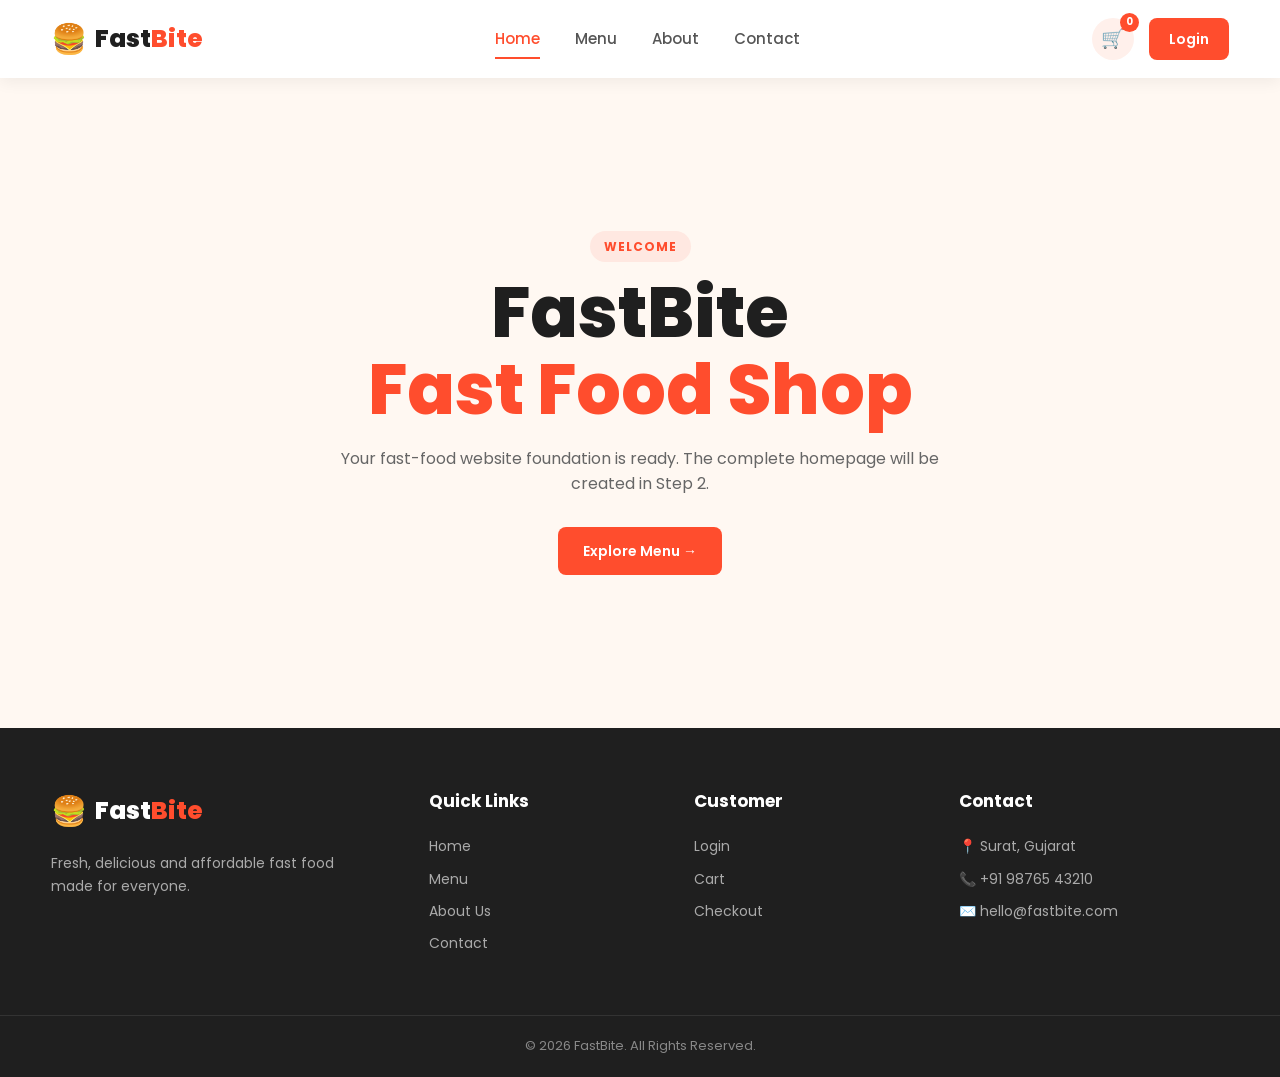
==== index.html @ 0d4fd9cc "create homepage" ====
<!DOCTYPE html>
<html lang="en">
<head>
    <meta charset="UTF-8">
    <meta name="viewport" content="width=device-width, initial-scale=1.0">

    <title>FastBite | Fresh Fast Food</title>

    <!-- Google Font -->
    <link rel="preconnect" href="https://fonts.googleapis.com">
    <link rel="preconnect" href="https://fonts.gstatic.com" crossorigin>
    <link
        href="https://fonts.googleapis.com/css2?family=Poppins:wght@400;500;600;700;800&display=swap"
        rel="stylesheet"
    >

    <!-- CSS -->
    <link rel="stylesheet" href="css/style.css">
    <link rel="stylesheet" href="css/responsive.css">
</head>

<body>

    <!-- ================= HEADER ================= -->
    <header class="header">

        <div class="container navbar">

            <!-- Logo -->
            <a href="index.html" class="logo">
                <span class="logo-icon">🍔</span>
                <span>Fast<span class="logo-highlight">Bite</span></span>
            </a>

            <!-- Desktop Navigation -->
            <nav class="nav-menu">
                <a href="index.html" class="nav-link active">Home</a>
                <a href="menu.html" class="nav-link">Menu</a>
                <a href="about.html" class="nav-link">About</a>
                <a href="contact.html" class="nav-link">Contact</a>
            </nav>

            <!-- Navbar Actions -->
            <div class="nav-actions">

                <a href="cart.html" class="cart-btn">
                    🛒
                    <span class="cart-count">0</span>
                </a>

                <a href="login.html" class="login-btn">
                    Login
                </a>

                <!-- Mobile Menu Button -->
                <button class="mobile-menu-btn" id="mobileMenuBtn">
                    ☰
                </button>

            </div>

        </div>

        <!-- Mobile Navigation -->
        <nav class="mobile-nav" id="mobileNav">
            <a href="index.html">Home</a>
            <a href="menu.html">Menu</a>
            <a href="about.html">About</a>
            <a href="contact.html">Contact</a>
            <a href="login.html">Login</a>
        </nav>

    </header>


    <!-- ================= MAIN ================= -->
    <main>

        <section class="page-placeholder">

            <div class="container">

                <span class="section-tag">WELCOME</span>

                <h1>
                    FastBite
                    <span>Fast Food Shop</span>
                </h1>

                <p>
                    Your fast-food website foundation is ready.
                    The complete homepage will be created in Step 2.
                </p>

                <a href="menu.html" class="primary-btn">
                    Explore Menu →
                </a>

            </div>

        </section>

    </main>


    <!-- ================= FOOTER ================= -->
    <footer class="footer">

        <div class="container footer-grid">

            <!-- Brand -->
            <div class="footer-brand">

                <a href="index.html" class="logo">
                    <span class="logo-icon">🍔</span>
                    <span>Fast<span class="logo-highlight">Bite</span></span>
                </a>

                <p>
                    Fresh, delicious and affordable fast food
                    made for everyone.
                </p>

            </div>


            <!-- Quick Links -->
            <div class="footer-column">

                <h3>Quick Links</h3>

                <a href="index.html">Home</a>
                <a href="menu.html">Menu</a>
                <a href="about.html">About Us</a>
                <a href="contact.html">Contact</a>

            </div>


            <!-- Customer -->
            <div class="footer-column">

                <h3>Customer</h3>

                <a href="login.html">Login</a>
                <a href="cart.html">Cart</a>
                <a href="checkout.html">Checkout</a>

            </div>


            <!-- Contact -->
            <div class="footer-column">

                <h3>Contact</h3>

                <p>📍 Surat, Gujarat</p>
                <p>📞 +91 98765 43210</p>
                <p>✉️ hello@fastbite.com</p>

            </div>

        </div>


        <div class="footer-bottom">

            <div class="container">

                <p>
                    © <span id="currentYear"></span> FastBite.
                    All Rights Reserved.
                </p>

            </div>

        </div>

    </footer>


    <!-- JavaScript -->
    <script src="js/data.js"></script>
    <script src="js/main.js"></script>

</body>
</html>
---- css/style.css ----
/* =========================================
   FASTBITE - GLOBAL CSS
========================================= */


/* ---------- RESET ---------- */

* {
    margin: 0;
    padding: 0;
    box-sizing: border-box;
}

html {
    scroll-behavior: smooth;
}

body {
    font-family: "Poppins", sans-serif;
    background: #fff8f2;
    color: #1f1f1f;
    line-height: 1.6;
}

a {
    text-decoration: none;
    color: inherit;
}

button,
input,
textarea,
select {
    font-family: inherit;
}

button {
    cursor: pointer;
}


/* ---------- VARIABLES ---------- */

:root {
    --primary: #ff4d2d;
    --primary-dark: #e63c20;
    --secondary: #ffc107;

    --dark: #1f1f1f;
    --dark-light: #333333;

    --white: #ffffff;
    --background: #fff8f2;
    --light: #f5f5f5;

    --success: #22c55e;
    --danger: #ef4444;

    --border: #e5e5e5;

    --shadow-sm: 0 4px 15px rgba(0, 0, 0, 0.06);
    --shadow-md: 0 10px 30px rgba(0, 0, 0, 0.10);

    --radius-sm: 8px;
    --radius-md: 14px;
    --radius-lg: 22px;

    --transition: 0.3s ease;
}


/* ---------- CONTAINER ---------- */

.container {
    width: min(1200px, 92%);
    margin: 0 auto;
}


/* =========================================
   HEADER
========================================= */

.header {
    width: 100%;
    background: var(--white);
    position: sticky;
    top: 0;
    z-index: 1000;
    box-shadow: var(--shadow-sm);
}

.navbar {
    height: 78px;

    display: flex;
    align-items: center;
    justify-content: space-between;
}


/* ---------- LOGO ---------- */

.logo {
    display: flex;
    align-items: center;
    gap: 8px;

    font-size: 25px;
    font-weight: 800;
    color: var(--dark);
}

.logo-icon {
    font-size: 29px;
}

.logo-highlight {
    color: var(--primary);
}


/* ---------- NAVIGATION ---------- */

.nav-menu {
    display: flex;
    align-items: center;
    gap: 35px;
}

.nav-link {
    position: relative;

    font-size: 15px;
    font-weight: 500;

    color: #555;

    transition: var(--transition);
}

.nav-link:hover,
.nav-link.active {
    color: var(--primary);
}

.nav-link.active::after {
    content: "";

    position: absolute;
    left: 0;
    bottom: -8px;

    width: 100%;
    height: 2px;

    background: var(--primary);
}


/* ---------- NAV ACTIONS ---------- */

.nav-actions {
    display: flex;
    align-items: center;
    gap: 15px;
}


/* ---------- CART ---------- */

.cart-btn {
    width: 42px;
    height: 42px;

    position: relative;

    display: flex;
    align-items: center;
    justify-content: center;

    border-radius: 50%;
    background: #fff0eb;

    font-size: 19px;

    transition: var(--transition);
}

.cart-btn:hover {
    background: var(--primary);
    transform: translateY(-2px);
}


/* Cart Count */

.cart-count {
    position: absolute;

    top: -5px;
    right: -5px;

    min-width: 19px;
    height: 19px;

    padding: 0 4px;

    display: flex;
    align-items: center;
    justify-content: center;

    background: var(--primary);
    color: var(--white);

    border-radius: 50%;

    font-size: 10px;
    font-weight: 700;
}


/* ---------- LOGIN BUTTON ---------- */

.login-btn {
    padding: 10px 20px;

    border-radius: var(--radius-sm);

    background: var(--primary);
    color: var(--white);

    font-size: 14px;
    font-weight: 600;

    transition: var(--transition);
}

.login-btn:hover {
    background: var(--primary-dark);
    transform: translateY(-2px);
}


/* ---------- MOBILE MENU BUTTON ---------- */

.mobile-menu-btn {
    display: none;

    border: none;
    background: transparent;

    font-size: 26px;
}


/* ---------- MOBILE NAV ---------- */

.mobile-nav {
    display: none;
}


/* =========================================
   PAGE PLACEHOLDER
========================================= */

.page-placeholder {
    min-height: 650px;

    display: flex;
    align-items: center;
    justify-content: center;

    text-align: center;
}

.page-placeholder .container {
    max-width: 750px;
}

.section-tag {
    display: inline-block;

    margin-bottom: 12px;
    padding: 6px 14px;

    border-radius: 30px;

    background: #ffe8e1;
    color: var(--primary);

    font-size: 12px;
    font-weight: 700;
    letter-spacing: 1px;
}

.page-placeholder h1 {
    margin-bottom: 18px;

    font-size: clamp(40px, 6vw, 70px);
    line-height: 1.1;

    font-weight: 800;
}

.page-placeholder h1 span {
    display: block;
    color: var(--primary);
}

.page-placeholder p {
    max-width: 600px;

    margin: 0 auto 30px;

    color: #666;
}


/* ---------- PRIMARY BUTTON ---------- */

.primary-btn {
    display: inline-flex;
    align-items: center;
    justify-content: center;

    padding: 13px 25px;

    border-radius: var(--radius-sm);

    background: var(--primary);
    color: var(--white);

    font-size: 14px;
    font-weight: 600;

    transition: var(--transition);
}

.primary-btn:hover {
    background: var(--primary-dark);
    transform: translateY(-3px);
    box-shadow: 0 8px 20px rgba(255, 77, 45, 0.25);
}


/* =========================================
   FOOTER
========================================= */

.footer {
    background: var(--dark);
    color: var(--white);
}


/* ---------- FOOTER GRID ---------- */

.footer-grid {
    padding: 60px 0;

    display: grid;
    grid-template-columns: 1.5fr 1fr 1fr 1.2fr;

    gap: 40px;
}


/* ---------- FOOTER BRAND ---------- */

.footer-brand .logo {
    color: var(--white);
    margin-bottom: 18px;
}

.footer-brand p {
    max-width: 300px;

    color: #aaa;

    font-size: 14px;
}


/* ---------- FOOTER COLUMN ---------- */

.footer-column {
    display: flex;
    flex-direction: column;
    gap: 10px;
}

.footer-column h3 {
    margin-bottom: 10px;

    font-size: 17px;
}

.footer-column a,
.footer-column p {
    color: #aaa;
    font-size: 14px;

    transition: var(--transition);
}

.footer-column a:hover {
    color: var(--primary);
}


/* ---------- FOOTER BOTTOM ---------- */

.footer-bottom {
    border-top: 1px solid #333;
}

.footer-bottom .container {
    padding: 20px 0;

    text-align: center;
}

.footer-bottom p {
    color: #888;
    font-size: 13px;
}


/* =========================================
   UTILITY CLASSES
========================================= */

.hidden {
    display: none !important;
}

.text-center {
    text-align: center;
}

.mt-20 {
    margin-top: 20px;
}

.mb-20 {
    margin-bottom: 20px;
}
---- css/responsive.css ----
/* =========================================
   FASTBITE - RESPONSIVE CSS
========================================= */


/* ---------- TABLET ---------- */

@media (max-width: 900px) {

    .nav-menu {
        gap: 20px;
    }

    .footer-grid {
        grid-template-columns: 1fr 1fr;
    }

}


/* ---------- MOBILE ---------- */

@media (max-width: 700px) {

    /* Navbar */

    .navbar {
        height: 68px;
    }

    .nav-menu {
        display: none;
    }

    .login-btn {
        display: none;
    }

    .mobile-menu-btn {
        display: block;
    }


    /* Mobile Navigation */

    .mobile-nav {
        display: none;

        flex-direction: column;

        padding: 15px 4% 20px;

        background: var(--white);

        border-top: 1px solid var(--border);
    }

    .mobile-nav.show {
        display: flex;
    }

    .mobile-nav a {
        padding: 12px 0;

        border-bottom: 1px solid var(--border);

        color: #444;

        font-size: 15px;
        font-weight: 500;
    }

    .mobile-nav a:last-child {
        border-bottom: none;
    }

    .mobile-nav a:hover {
        color: var(--primary);
    }


    /* Page */

    .page-placeholder {
        min-height: 550px;
    }


    /* Footer */

    .footer-grid {
        grid-template-columns: 1fr;

        gap: 30px;

        padding: 45px 0;
    }

}
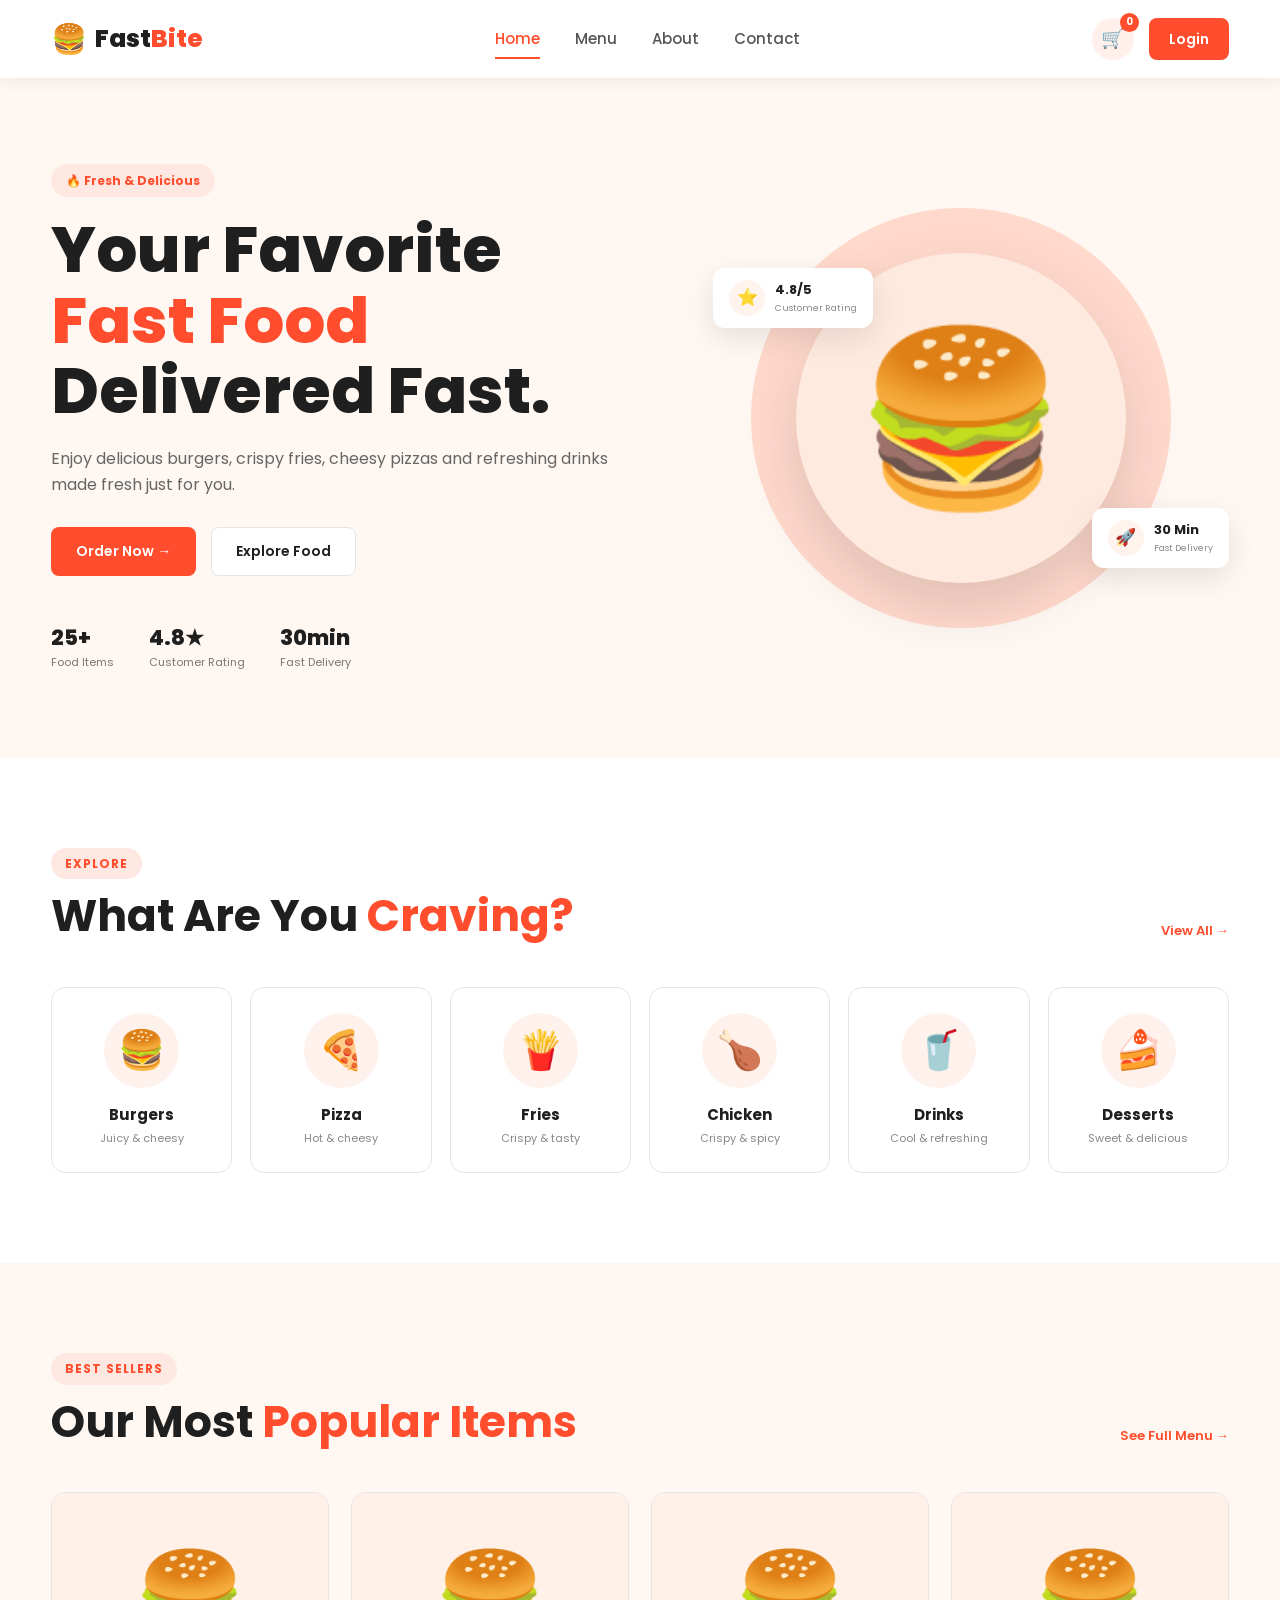
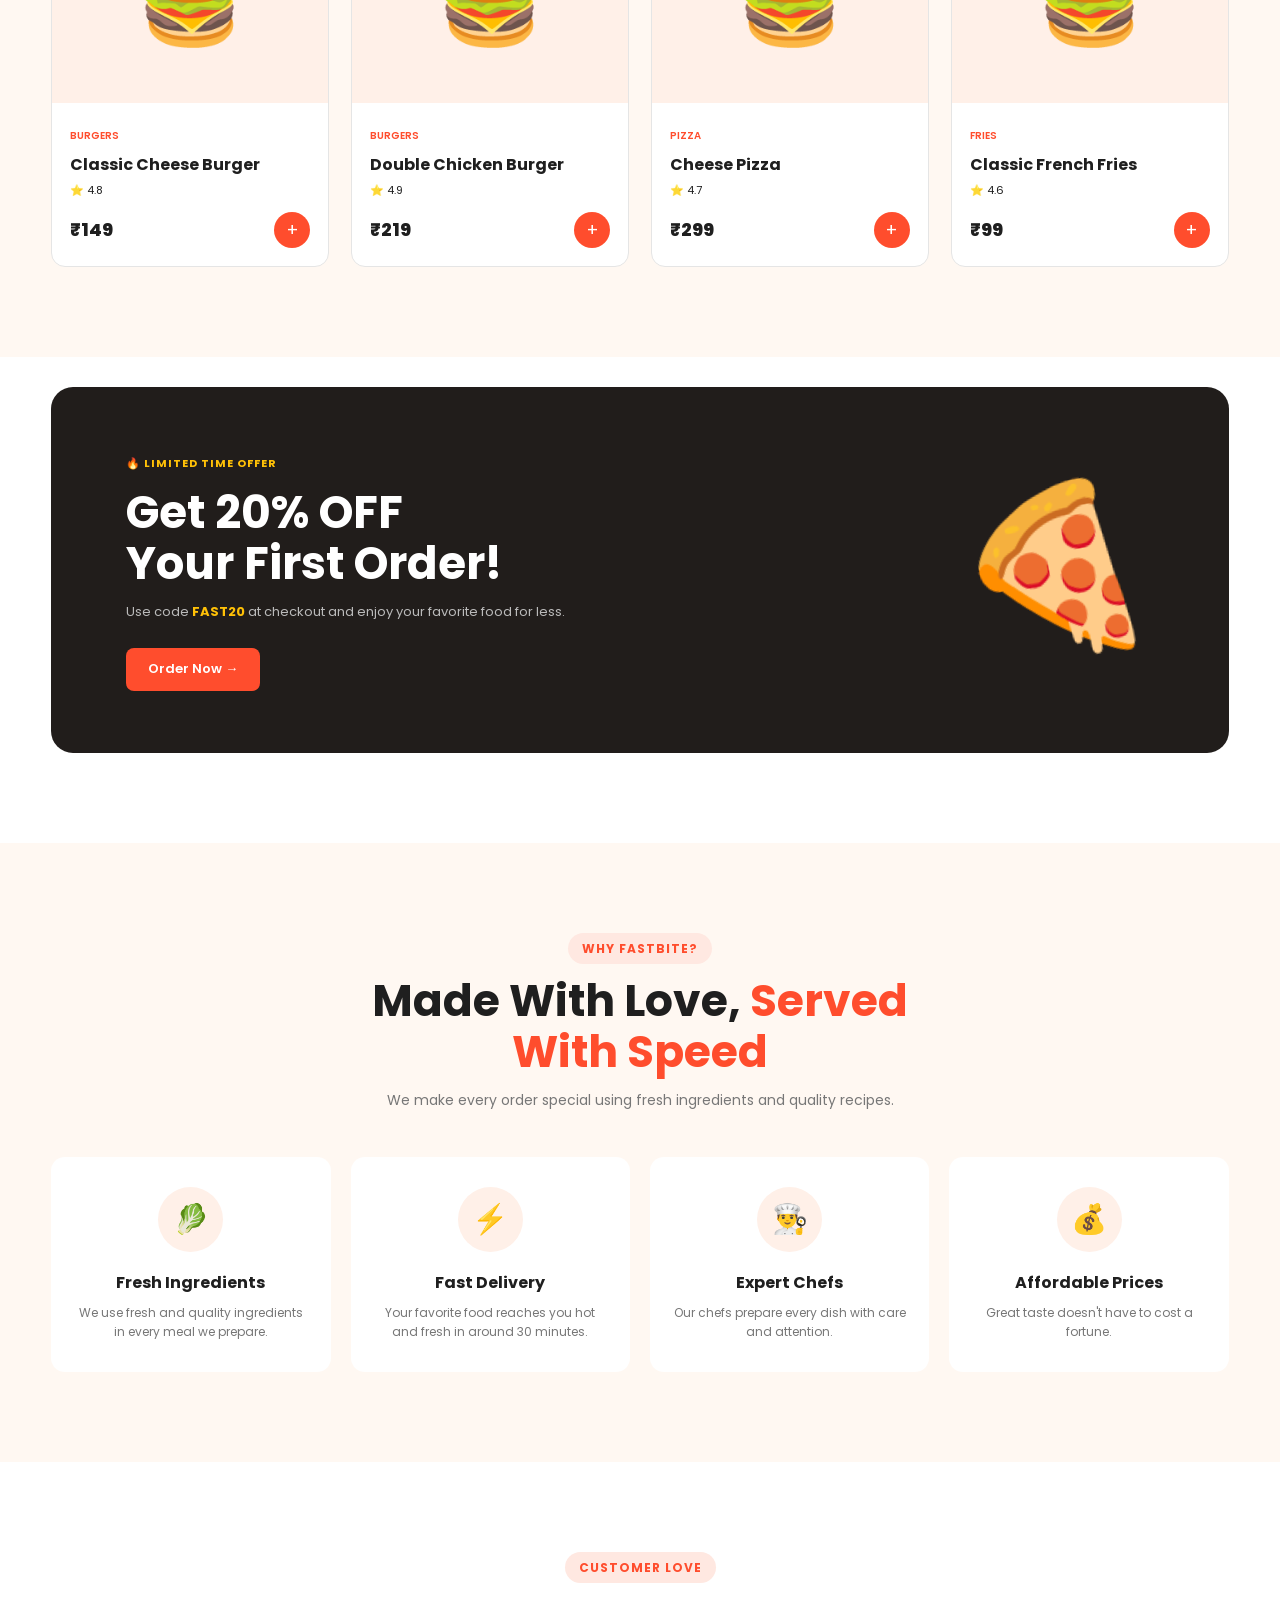
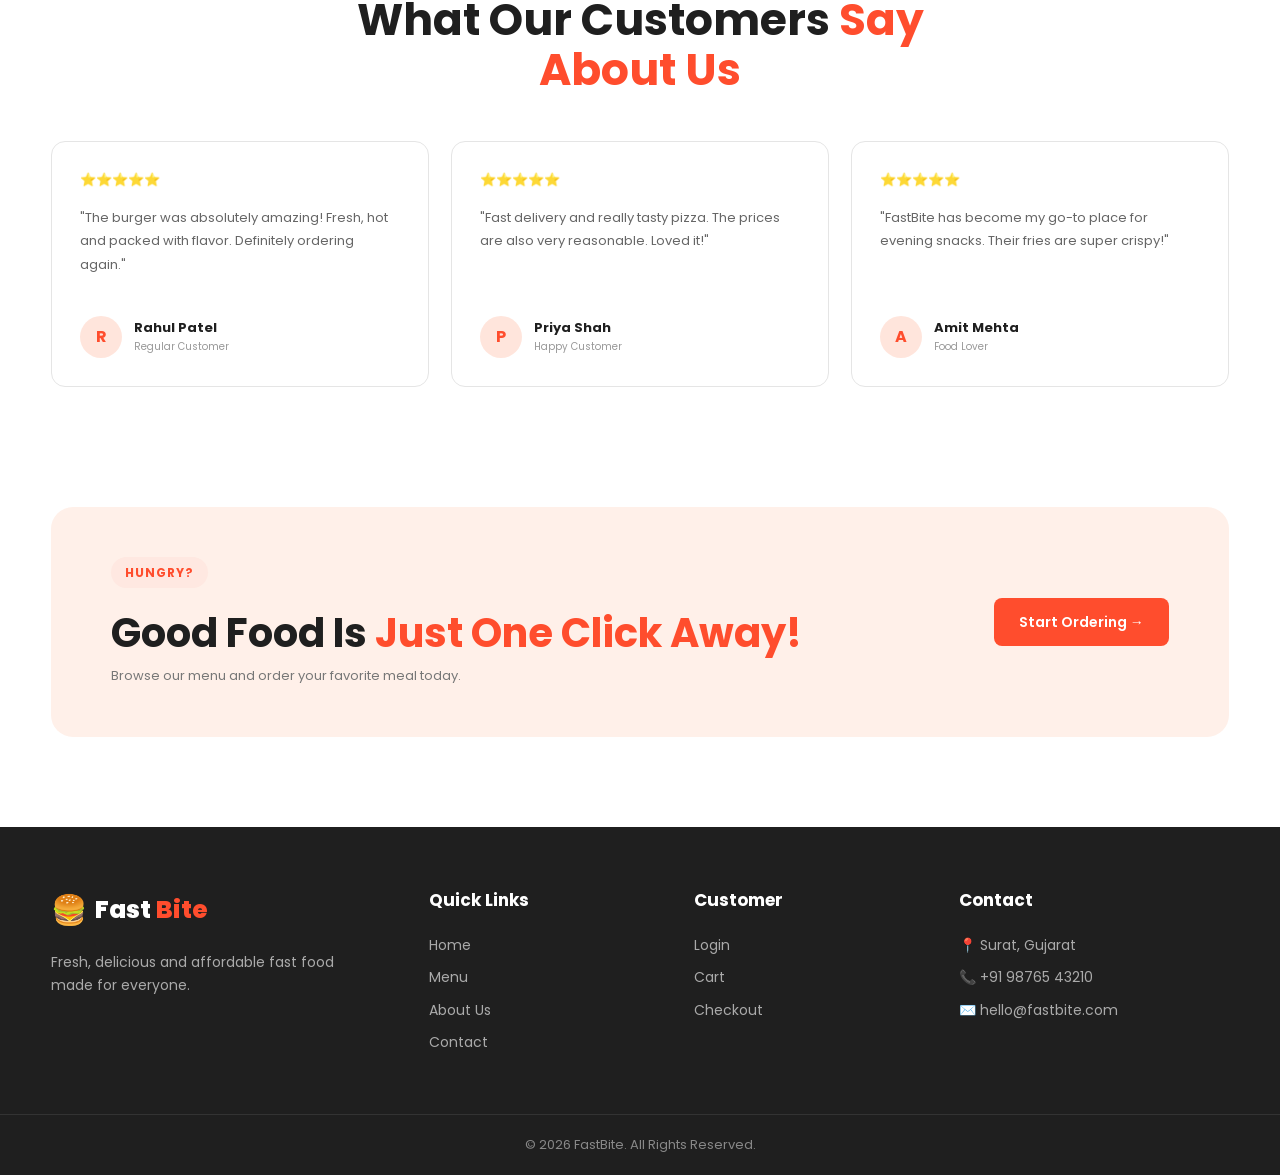
==== commit 85b73939: "modify homepage" ====
--- a/index.html
+++ b/index.html
@@ -1,14 +1,16 @@
 <!DOCTYPE html>
 <html lang="en">
+
 <head>
     <meta charset="UTF-8">
     <meta name="viewport" content="width=device-width, initial-scale=1.0">
 
-    <title>FastBite | Fresh Fast Food</title>
+    <title>FastBite | Fresh & Delicious Fast Food</title>
 
     <!-- Google Font -->
     <link rel="preconnect" href="https://fonts.googleapis.com">
     <link rel="preconnect" href="https://fonts.gstatic.com" crossorigin>
+
     <link
         href="https://fonts.googleapis.com/css2?family=Poppins:wght@400;500;600;700;800&display=swap"
         rel="stylesheet"
@@ -17,43 +19,77 @@
     <!-- CSS -->
     <link rel="stylesheet" href="css/style.css">
     <link rel="stylesheet" href="css/responsive.css">
+
 </head>
 
 <body>
 
-    <!-- ================= HEADER ================= -->
+    <!-- =====================================================
+         HEADER
+    ====================================================== -->
+
     <header class="header">
 
         <div class="container navbar">
 
             <!-- Logo -->
             <a href="index.html" class="logo">
+
                 <span class="logo-icon">🍔</span>
-                <span>Fast<span class="logo-highlight">Bite</span></span>
+
+                <span>
+                    Fast<span class="logo-highlight">Bite</span>
+                </span>
+
             </a>
 
+
             <!-- Desktop Navigation -->
+
             <nav class="nav-menu">
-                <a href="index.html" class="nav-link active">Home</a>
-                <a href="menu.html" class="nav-link">Menu</a>
-                <a href="about.html" class="nav-link">About</a>
-                <a href="contact.html" class="nav-link">Contact</a>
+
+                <a href="index.html" class="nav-link active">
+                    Home
+                </a>
+
+                <a href="menu.html" class="nav-link">
+                    Menu
+                </a>
+
+                <a href="about.html" class="nav-link">
+                    About
+                </a>
+
+                <a href="contact.html" class="nav-link">
+                    Contact
+                </a>
+
             </nav>
 
+
             <!-- Navbar Actions -->
+
             <div class="nav-actions">
 
                 <a href="cart.html" class="cart-btn">
+
                     🛒
-                    <span class="cart-count">0</span>
+
+                    <span class="cart-count">
+                        0
+                    </span>
+
                 </a>
 
                 <a href="login.html" class="login-btn">
                     Login
                 </a>
 
-                <!-- Mobile Menu Button -->
-                <button class="mobile-menu-btn" id="mobileMenuBtn">
+                <button
+                    class="mobile-menu-btn"
+                    id="mobileMenuBtn"
+                    aria-label="Open menu"
+                >
                     ☰
                 </button>
 
@@ -61,102 +97,858 @@
 
         </div>
 
+
         <!-- Mobile Navigation -->
+
         <nav class="mobile-nav" id="mobileNav">
-            <a href="index.html">Home</a>
-            <a href="menu.html">Menu</a>
-            <a href="about.html">About</a>
-            <a href="contact.html">Contact</a>
-            <a href="login.html">Login</a>
+
+            <a href="index.html">
+                Home
+            </a>
+
+            <a href="menu.html">
+                Menu
+            </a>
+
+            <a href="about.html">
+                About
+            </a>
+
+            <a href="contact.html">
+                Contact
+            </a>
+
+            <a href="login.html">
+                Login
+            </a>
+
         </nav>
 
     </header>
 
 
-    <!-- ================= MAIN ================= -->
+    <!-- =====================================================
+         MAIN
+    ====================================================== -->
+
     <main>
 
-        <section class="page-placeholder">
+
+        <!-- =================================================
+             HERO SECTION
+        ================================================== -->
+
+        <section class="hero">
+
+            <div class="container hero-content">
+
+
+                <!-- Hero Text -->
+
+                <div class="hero-text">
+
+                    <span class="hero-badge">
+                        🔥 Fresh & Delicious
+                    </span>
+
+                    <h1>
+                        Your Favorite
+                        <span>Fast Food</span>
+                        Delivered Fast.
+                    </h1>
+
+                    <p>
+                        Enjoy delicious burgers, crispy fries,
+                        cheesy pizzas and refreshing drinks
+                        made fresh just for you.
+                    </p>
+
+
+                    <div class="hero-buttons">
+
+                        <a
+                            href="menu.html"
+                            class="primary-btn"
+                        >
+                            Order Now →
+                        </a>
+
+                        <a
+                            href="#popular"
+                            class="secondary-btn"
+                        >
+                            Explore Food
+                        </a>
+
+                    </div>
+
+
+                    <!-- Small Stats -->
+
+                    <div class="hero-stats">
+
+                        <div class="hero-stat">
+
+                            <strong>
+                                25+
+                            </strong>
+
+                            <span>
+                                Food Items
+                            </span>
+
+                        </div>
+
+
+                        <div class="hero-stat">
+
+                            <strong>
+                                4.8★
+                            </strong>
+
+                            <span>
+                                Customer Rating
+                            </span>
+
+                        </div>
+
+
+                        <div class="hero-stat">
+
+                            <strong>
+                                30min
+                            </strong>
+
+                            <span>
+                                Fast Delivery
+                            </span>
+
+                        </div>
+
+                    </div>
+
+                </div>
+
+
+                <!-- Hero Food -->
+
+                <div class="hero-image">
+
+                    <div class="hero-circle"></div>
+
+                    <div class="hero-food">
+                        🍔
+                    </div>
+
+
+                    <!-- Floating Cards -->
+
+                    <div class="floating-card rating-card">
+
+                        <span class="floating-icon">
+                            ⭐
+                        </span>
+
+                        <div>
+                            <strong>
+                                4.8/5
+                            </strong>
+
+                            <small>
+                                Customer Rating
+                            </small>
+                        </div>
+
+                    </div>
+
+
+                    <div class="floating-card delivery-card">
+
+                        <span class="floating-icon">
+                            🚀
+                        </span>
+
+                        <div>
+                            <strong>
+                                30 Min
+                            </strong>
+
+                            <small>
+                                Fast Delivery
+                            </small>
+                        </div>
+
+                    </div>
+
+                </div>
+
+            </div>
+
+        </section>
+
+
+        <!-- =================================================
+             CATEGORY SECTION
+        ================================================== -->
+
+        <section class="categories section">
 
             <div class="container">
 
-                <span class="section-tag">WELCOME</span>
-
-                <h1>
-                    FastBite
-                    <span>Fast Food Shop</span>
-                </h1>
+                <div class="section-header">
+
+                    <div>
+
+                        <span class="section-tag">
+                            EXPLORE
+                        </span>
+
+                        <h2>
+                            What Are You
+                            <span>Craving?</span>
+                        </h2>
+
+                    </div>
+
+                    <a
+                        href="menu.html"
+                        class="view-all"
+                    >
+                        View All →
+                    </a>
+
+                </div>
+
+
+                <div class="category-grid">
+
+
+                    <a
+                        href="menu.html?category=Burgers"
+                        class="category-card"
+                    >
+
+                        <div class="category-icon">
+                            🍔
+                        </div>
+
+                        <h3>
+                            Burgers
+                        </h3>
+
+                        <p>
+                            Juicy & cheesy
+                        </p>
+
+                    </a>
+
+
+                    <a
+                        href="menu.html?category=Pizza"
+                        class="category-card"
+                    >
+
+                        <div class="category-icon">
+                            🍕
+                        </div>
+
+                        <h3>
+                            Pizza
+                        </h3>
+
+                        <p>
+                            Hot & cheesy
+                        </p>
+
+                    </a>
+
+
+                    <a
+                        href="menu.html?category=Fries"
+                        class="category-card"
+                    >
+
+                        <div class="category-icon">
+                            🍟
+                        </div>
+
+                        <h3>
+                            Fries
+                        </h3>
+
+                        <p>
+                            Crispy & tasty
+                        </p>
+
+                    </a>
+
+
+                    <a
+                        href="menu.html?category=Chicken"
+                        class="category-card"
+                    >
+
+                        <div class="category-icon">
+                            🍗
+                        </div>
+
+                        <h3>
+                            Chicken
+                        </h3>
+
+                        <p>
+                            Crispy & spicy
+                        </p>
+
+                    </a>
+
+
+                    <a
+                        href="menu.html?category=Drinks"
+                        class="category-card"
+                    >
+
+                        <div class="category-icon">
+                            🥤
+                        </div>
+
+                        <h3>
+                            Drinks
+                        </h3>
+
+                        <p>
+                            Cool & refreshing
+                        </p>
+
+                    </a>
+
+
+                    <a
+                        href="menu.html?category=Desserts"
+                        class="category-card"
+                    >
+
+                        <div class="category-icon">
+                            🍰
+                        </div>
+
+                        <h3>
+                            Desserts
+                        </h3>
+
+                        <p>
+                            Sweet & delicious
+                        </p>
+
+                    </a>
+
+                </div>
+
+            </div>
+
+        </section>
+
+
+        <!-- =================================================
+             POPULAR PRODUCTS
+        ================================================== -->
+
+        <section
+            class="popular section"
+            id="popular"
+        >
+
+            <div class="container">
+
+                <div class="section-header">
+
+                    <div>
+
+                        <span class="section-tag">
+                            BEST SELLERS
+                        </span>
+
+                        <h2>
+                            Our Most
+                            <span>Popular Items</span>
+                        </h2>
+
+                    </div>
+
+                    <a
+                        href="menu.html"
+                        class="view-all"
+                    >
+                        See Full Menu →
+                    </a>
+
+                </div>
+
+
+                <!-- Products inserted by JavaScript -->
+
+                <div
+                    class="product-grid"
+                    id="popularProducts"
+                >
+
+                    <div class="loading">
+                        Loading delicious food...
+                    </div>
+
+                </div>
+
+            </div>
+
+        </section>
+
+
+        <!-- =================================================
+             SPECIAL OFFER
+        ================================================== -->
+
+        <section class="offer-section">
+
+            <div class="container">
+
+                <div class="offer-box">
+
+                    <div class="offer-content">
+
+                        <span class="offer-label">
+                            🔥 LIMITED TIME OFFER
+                        </span>
+
+                        <h2>
+                            Get 20% OFF
+                            <br>
+                            Your First Order!
+                        </h2>
+
+                        <p>
+                            Use code
+                            <strong>FAST20</strong>
+                            at checkout and enjoy your
+                            favorite food for less.
+                        </p>
+
+                        <a
+                            href="menu.html"
+                            class="offer-btn"
+                        >
+                            Order Now →
+                        </a>
+
+                    </div>
+
+
+                    <div class="offer-image">
+                        🍕
+                    </div>
+
+                </div>
+
+            </div>
+
+        </section>
+
+
+        <!-- =================================================
+             WHY CHOOSE US
+        ================================================== -->
+
+        <section class="features section">
+
+            <div class="container">
+
+                <div class="section-header centered">
+
+                    <span class="section-tag">
+                        WHY FASTBITE?
+                    </span>
+
+                    <h2>
+                        Made With Love,
+                        <span>Served With Speed</span>
+                    </h2>
+
+                    <p>
+                        We make every order special using
+                        fresh ingredients and quality recipes.
+                    </p>
+
+                </div>
+
+
+                <div class="features-grid">
+
+
+                    <div class="feature-card">
+
+                        <div class="feature-icon">
+                            🥬
+                        </div>
+
+                        <h3>
+                            Fresh Ingredients
+                        </h3>
+
+                        <p>
+                            We use fresh and quality ingredients
+                            in every meal we prepare.
+                        </p>
+
+                    </div>
+
+
+                    <div class="feature-card">
+
+                        <div class="feature-icon">
+                            ⚡
+                        </div>
+
+                        <h3>
+                            Fast Delivery
+                        </h3>
+
+                        <p>
+                            Your favorite food reaches you
+                            hot and fresh in around 30 minutes.
+                        </p>
+
+                    </div>
+
+
+                    <div class="feature-card">
+
+                        <div class="feature-icon">
+                            👨‍🍳
+                        </div>
+
+                        <h3>
+                            Expert Chefs
+                        </h3>
+
+                        <p>
+                            Our chefs prepare every dish
+                            with care and attention.
+                        </p>
+
+                    </div>
+
+
+                    <div class="feature-card">
+
+                        <div class="feature-icon">
+                            💰
+                        </div>
+
+                        <h3>
+                            Affordable Prices
+                        </h3>
+
+                        <p>
+                            Great taste doesn't have to cost
+                            a fortune.
+                        </p>
+
+                    </div>
+
+                </div>
+
+            </div>
+
+        </section>
+
+
+        <!-- =================================================
+             REVIEWS
+        ================================================== -->
+
+        <section class="reviews section">
+
+            <div class="container">
+
+                <div class="section-header centered">
+
+                    <span class="section-tag">
+                        CUSTOMER LOVE
+                    </span>
+
+                    <h2>
+                        What Our Customers
+                        <span>Say About Us</span>
+                    </h2>
+
+                </div>
+
+
+                <div class="review-grid">
+
+
+                    <div class="review-card">
+
+                        <div class="review-stars">
+                            ⭐⭐⭐⭐⭐
+                        </div>
+
+                        <p>
+                            "The burger was absolutely amazing!
+                            Fresh, hot and packed with flavor.
+                            Definitely ordering again."
+                        </p>
+
+                        <div class="review-user">
+
+                            <div class="user-avatar">
+                                R
+                            </div>
+
+                            <div>
+
+                                <strong>
+                                    Rahul Patel
+                                </strong>
+
+                                <small>
+                                    Regular Customer
+                                </small>
+
+                            </div>
+
+                        </div>
+
+                    </div>
+
+
+                    <div class="review-card">
+
+                        <div class="review-stars">
+                            ⭐⭐⭐⭐⭐
+                        </div>
+
+                        <p>
+                            "Fast delivery and really tasty
+                            pizza. The prices are also very
+                            reasonable. Loved it!"
+                        </p>
+
+                        <div class="review-user">
+
+                            <div class="user-avatar">
+                                P
+                            </div>
+
+                            <div>
+
+                                <strong>
+                                    Priya Shah
+                                </strong>
+
+                                <small>
+                                    Happy Customer
+                                </small>
+
+                            </div>
+
+                        </div>
+
+                    </div>
+
+
+                    <div class="review-card">
+
+                        <div class="review-stars">
+                            ⭐⭐⭐⭐⭐
+                        </div>
+
+                        <p>
+                            "FastBite has become my go-to place
+                            for evening snacks. Their fries are
+                            super crispy!"
+                        </p>
+
+                        <div class="review-user">
+
+                            <div class="user-avatar">
+                                A
+                            </div>
+
+                            <div>
+
+                                <strong>
+                                    Amit Mehta
+                                </strong>
+
+                                <small>
+                                    Food Lover
+                                </small>
+
+                            </div>
+
+                        </div>
+
+                    </div>
+
+                </div>
+
+            </div>
+
+        </section>
+
+
+        <!-- =================================================
+             CTA
+        ================================================== -->
+
+        <section class="cta-section">
+
+            <div class="container">
+
+                <div class="cta-box">
+
+                    <div>
+
+                        <span class="section-tag">
+                            HUNGRY?
+                        </span>
+
+                        <h2>
+                            Good Food Is
+                            <span>Just One Click Away!</span>
+                        </h2>
+
+                        <p>
+                            Browse our menu and order your
+                            favorite meal today.
+                        </p>
+
+                    </div>
+
+
+                    <a
+                        href="menu.html"
+                        class="primary-btn cta-btn"
+                    >
+                        Start Ordering →
+                    </a>
+
+                </div>
+
+            </div>
+
+        </section>
+
+    </main>
+
+
+    <!-- =====================================================
+         FOOTER
+    ====================================================== -->
+
+    <footer class="footer">
+
+        <div class="container footer-grid">
+
+
+            <!-- Brand -->
+
+            <div class="footer-brand">
+
+                <a
+                    href="index.html"
+                    class="logo"
+                >
+
+                    <span class="logo-icon">
+                        🍔
+                    </span>
+
+                    <span>
+                        Fast<span class="logo-highlight">
+                            Bite
+                        </span>
+                    </span>
+
+                </a>
 
                 <p>
-                    Your fast-food website foundation is ready.
-                    The complete homepage will be created in Step 2.
+                    Fresh, delicious and affordable fast
+                    food made for everyone.
                 </p>
 
-                <a href="menu.html" class="primary-btn">
-                    Explore Menu →
-                </a>
-
-            </div>
-
-        </section>
-
-    </main>
-
-
-    <!-- ================= FOOTER ================= -->
-    <footer class="footer">
-
-        <div class="container footer-grid">
-
-            <!-- Brand -->
-            <div class="footer-brand">
-
-                <a href="index.html" class="logo">
-                    <span class="logo-icon">🍔</span>
-                    <span>Fast<span class="logo-highlight">Bite</span></span>
-                </a>
+            </div>
+
+
+            <!-- Quick Links -->
+
+            <div class="footer-column">
+
+                <h3>
+                    Quick Links
+                </h3>
+
+                <a href="index.html">
+                    Home
+                </a>
+
+                <a href="menu.html">
+                    Menu
+                </a>
+
+                <a href="about.html">
+                    About Us
+                </a>
+
+                <a href="contact.html">
+                    Contact
+                </a>
+
+            </div>
+
+
+            <!-- Customer -->
+
+            <div class="footer-column">
+
+                <h3>
+                    Customer
+                </h3>
+
+                <a href="login.html">
+                    Login
+                </a>
+
+                <a href="cart.html">
+                    Cart
+                </a>
+
+                <a href="checkout.html">
+                    Checkout
+                </a>
+
+            </div>
+
+
+            <!-- Contact -->
+
+            <div class="footer-column">
+
+                <h3>
+                    Contact
+                </h3>
 
                 <p>
-                    Fresh, delicious and affordable fast food
-                    made for everyone.
+                    📍 Surat, Gujarat
                 </p>
 
-            </div>
-
-
-            <!-- Quick Links -->
-            <div class="footer-column">
-
-                <h3>Quick Links</h3>
-
-                <a href="index.html">Home</a>
-                <a href="menu.html">Menu</a>
-                <a href="about.html">About Us</a>
-                <a href="contact.html">Contact</a>
-
-            </div>
-
-
-            <!-- Customer -->
-            <div class="footer-column">
-
-                <h3>Customer</h3>
-
-                <a href="login.html">Login</a>
-                <a href="cart.html">Cart</a>
-                <a href="checkout.html">Checkout</a>
-
-            </div>
-
-
-            <!-- Contact -->
-            <div class="footer-column">
-
-                <h3>Contact</h3>
-
-                <p>📍 Surat, Gujarat</p>
-                <p>📞 +91 98765 43210</p>
-                <p>✉️ hello@fastbite.com</p>
+                <p>
+                    📞 +91 98765 43210
+                </p>
+
+                <p>
+                    ✉️ hello@fastbite.com
+                </p>
 
             </div>
 
@@ -168,8 +960,8 @@
             <div class="container">
 
                 <p>
-                    © <span id="currentYear"></span> FastBite.
-                    All Rights Reserved.
+                    © <span id="currentYear"></span>
+                    FastBite. All Rights Reserved.
                 </p>
 
             </div>
@@ -179,9 +971,14 @@
     </footer>
 
 
-    <!-- JavaScript -->
+    <!-- =====================================================
+         JAVASCRIPT
+    ====================================================== -->
+
     <script src="js/data.js"></script>
     <script src="js/main.js"></script>
+    <script src="js/home.js"></script>
 
 </body>
+
 </html>
--- a/css/style.css
+++ b/css/style.css
@@ -446,4 +446,874 @@
 
 .mb-20 {
     margin-bottom: 20px;
+}  
+
+/* =========================================
+   HERO SECTION
+========================================= */
+
+.hero {
+    min-height: 680px;
+    background: #fff8f2;
+    overflow: hidden;
+}
+
+.hero-content {
+    min-height: 680px;
+
+    display: grid;
+    grid-template-columns: 1.05fr 0.95fr;
+    align-items: center;
+    gap: 50px;
+}
+
+
+/* ---------- HERO TEXT ---------- */
+
+.hero-badge {
+    display: inline-block;
+
+    margin-bottom: 18px;
+    padding: 7px 15px;
+
+    background: #ffe8e1;
+    color: var(--primary);
+
+    border-radius: 30px;
+
+    font-size: 12px;
+    font-weight: 700;
+}
+
+.hero-text h1 {
+    max-width: 650px;
+
+    margin-bottom: 20px;
+
+    font-size: clamp(42px, 5vw, 68px);
+    line-height: 1.1;
+
+    font-weight: 800;
+}
+
+.hero-text h1 span {
+    color: var(--primary);
+}
+
+.hero-text > p {
+    max-width: 570px;
+
+    margin-bottom: 30px;
+
+    color: #666;
+
+    font-size: 16px;
+}
+
+
+/* ---------- HERO BUTTONS ---------- */
+
+.hero-buttons {
+    display: flex;
+    align-items: center;
+    gap: 15px;
+
+    margin-bottom: 45px;
+}
+
+.secondary-btn {
+    display: inline-flex;
+    align-items: center;
+    justify-content: center;
+
+    padding: 12px 24px;
+
+    border: 1px solid var(--border);
+    border-radius: var(--radius-sm);
+
+    background: var(--white);
+
+    font-size: 14px;
+    font-weight: 600;
+
+    transition: var(--transition);
+}
+
+.secondary-btn:hover {
+    border-color: var(--primary);
+    color: var(--primary);
+    transform: translateY(-2px);
+}
+
+
+/* ---------- HERO STATS ---------- */
+
+.hero-stats {
+    display: flex;
+    align-items: center;
+    gap: 35px;
+}
+
+.hero-stat {
+    display: flex;
+    flex-direction: column;
+}
+
+.hero-stat strong {
+    font-size: 21px;
+    font-weight: 800;
+}
+
+.hero-stat span {
+    color: #777;
+    font-size: 11px;
+}
+
+
+/* ---------- HERO IMAGE ---------- */
+
+.hero-image {
+    min-height: 520px;
+
+    position: relative;
+
+    display: flex;
+    align-items: center;
+    justify-content: center;
+}
+
+.hero-circle {
+    width: 420px;
+    height: 420px;
+
+    position: absolute;
+
+    border-radius: 50%;
+
+    background: #ffd9cc;
+}
+
+.hero-food {
+    width: 330px;
+    height: 330px;
+
+    position: relative;
+    z-index: 2;
+
+    display: flex;
+    align-items: center;
+    justify-content: center;
+
+    border-radius: 50%;
+
+    background: #ffeadf;
+
+    font-size: 170px;
+
+    box-shadow: 0 25px 60px rgba(0, 0, 0, 0.12);
+
+    animation: floatingFood 4s ease-in-out infinite;
+}
+
+@keyframes floatingFood {
+
+    0%,
+    100% {
+        transform: translateY(0);
+    }
+
+    50% {
+        transform: translateY(-12px);
+    }
+}
+
+
+/* ---------- FLOATING CARDS ---------- */
+
+.floating-card {
+    position: absolute;
+    z-index: 5;
+
+    display: flex;
+    align-items: center;
+    gap: 10px;
+
+    padding: 12px 16px;
+
+    background: var(--white);
+
+    border-radius: 12px;
+
+    box-shadow: var(--shadow-md);
+
+    animation: floatingCard 4s ease-in-out infinite;
+}
+
+.floating-card strong {
+    display: block;
+
+    font-size: 13px;
+}
+
+.floating-card small {
+    display: block;
+
+    color: #888;
+
+    font-size: 9px;
+}
+
+.floating-icon {
+    width: 36px;
+    height: 36px;
+
+    display: flex;
+    align-items: center;
+    justify-content: center;
+
+    background: #fff3ed;
+
+    border-radius: 50%;
+
+    font-size: 17px;
+}
+
+.rating-card {
+    top: 110px;
+    left: 20px;
+}
+
+.delivery-card {
+    right: 0;
+    bottom: 110px;
+
+    animation-delay: 1s;
+}
+
+@keyframes floatingCard {
+
+    0%,
+    100% {
+        transform: translateY(0);
+    }
+
+    50% {
+        transform: translateY(-8px);
+    }
+}
+
+
+/* =========================================
+   SECTION
+========================================= */
+
+.section {
+    padding: 90px 0;
+}
+
+.section-header {
+    display: flex;
+    align-items: flex-end;
+    justify-content: space-between;
+
+    margin-bottom: 45px;
+}
+
+.section-header h2 {
+    font-size: clamp(30px, 4vw, 44px);
+    line-height: 1.15;
+}
+
+.section-header h2 span {
+    color: var(--primary);
+}
+
+.section-header.centered {
+    display: block;
+
+    max-width: 650px;
+
+    margin-left: auto;
+    margin-right: auto;
+
+    text-align: center;
+}
+
+.section-header.centered p {
+    margin-top: 12px;
+
+    color: #777;
+
+    font-size: 14px;
+}
+
+.view-all {
+    color: var(--primary);
+
+    font-size: 13px;
+    font-weight: 600;
+
+    transition: var(--transition);
+}
+
+.view-all:hover {
+    transform: translateX(4px);
+}
+
+
+/* =========================================
+   CATEGORIES
+========================================= */
+
+.categories {
+    background: var(--white);
+}
+
+.category-grid {
+    display: grid;
+    grid-template-columns: repeat(6, 1fr);
+    gap: 18px;
+}
+
+.category-card {
+    padding: 25px 15px;
+
+    text-align: center;
+
+    border: 1px solid var(--border);
+    border-radius: var(--radius-md);
+
+    background: var(--white);
+
+    transition: var(--transition);
+}
+
+.category-card:hover {
+    border-color: var(--primary);
+
+    transform: translateY(-7px);
+
+    box-shadow: var(--shadow-md);
+}
+
+.category-icon {
+    width: 75px;
+    height: 75px;
+
+    display: flex;
+    align-items: center;
+    justify-content: center;
+
+    margin: 0 auto 15px;
+
+    border-radius: 50%;
+
+    background: #fff2ec;
+
+    font-size: 38px;
+}
+
+.category-card h3 {
+    margin-bottom: 3px;
+
+    font-size: 15px;
+}
+
+.category-card p {
+    color: #888;
+
+    font-size: 11px;
+}
+
+
+/* =========================================
+   PRODUCT GRID
+========================================= */
+
+.product-grid {
+    display: grid;
+    grid-template-columns: repeat(4, 1fr);
+    gap: 22px;
+}
+
+.product-card {
+    overflow: hidden;
+
+    border: 1px solid var(--border);
+    border-radius: var(--radius-md);
+
+    background: var(--white);
+
+    transition: var(--transition);
+}
+
+.product-card:hover {
+    transform: translateY(-7px);
+
+    box-shadow: var(--shadow-md);
+}
+
+.product-image {
+    height: 210px;
+
+    display: flex;
+    align-items: center;
+    justify-content: center;
+
+    background: #fff0e8;
+
+    font-size: 90px;
+
+    overflow: hidden;
+}
+
+.product-image img {
+    width: 100%;
+    height: 100%;
+
+    object-fit: cover;
+}
+
+.product-info {
+    padding: 18px;
+}
+
+.product-category {
+    color: var(--primary);
+
+    font-size: 10px;
+    font-weight: 600;
+
+    text-transform: uppercase;
+}
+
+.product-info h3 {
+    margin: 5px 0;
+
+    font-size: 16px;
+}
+
+.product-rating {
+    margin-bottom: 12px;
+
+    font-size: 11px;
+}
+
+.product-bottom {
+    display: flex;
+    align-items: center;
+    justify-content: space-between;
+}
+
+.product-price {
+    font-size: 18px;
+    font-weight: 800;
+}
+
+.add-cart-btn {
+    width: 36px;
+    height: 36px;
+
+    display: flex;
+    align-items: center;
+    justify-content: center;
+
+    border: none;
+    border-radius: 50%;
+
+    background: var(--primary);
+    color: var(--white);
+
+    font-size: 17px;
+
+    transition: var(--transition);
+}
+
+.add-cart-btn:hover {
+    background: var(--primary-dark);
+    transform: scale(1.1);
+}
+
+.loading {
+    grid-column: 1 / -1;
+
+    padding: 50px;
+
+    text-align: center;
+
+    color: #888;
+}
+
+
+/* =========================================
+   OFFER
+========================================= */
+
+.offer-section {
+    padding: 30px 0 90px;
+
+    background: var(--white);
+}
+
+.offer-box {
+    min-height: 300px;
+
+    position: relative;
+
+    display: flex;
+    align-items: center;
+    justify-content: space-between;
+
+    padding: 55px 75px;
+
+    overflow: hidden;
+
+    border-radius: var(--radius-lg);
+
+    background: #211d1b;
+    color: var(--white);
+}
+
+.offer-content {
+    position: relative;
+    z-index: 2;
+}
+
+.offer-label {
+    color: var(--secondary);
+
+    font-size: 11px;
+    font-weight: 700;
+    letter-spacing: 1px;
+}
+
+.offer-content h2 {
+    margin: 12px 0;
+
+    font-size: clamp(30px, 4vw, 45px);
+    line-height: 1.15;
+}
+
+.offer-content p {
+    max-width: 450px;
+
+    margin-bottom: 25px;
+
+    color: #bbb;
+
+    font-size: 13px;
+}
+
+.offer-content strong {
+    color: var(--secondary);
+}
+
+.offer-btn {
+    display: inline-flex;
+
+    padding: 11px 22px;
+
+    border-radius: var(--radius-sm);
+
+    background: var(--primary);
+    color: var(--white);
+
+    font-size: 13px;
+    font-weight: 600;
+
+    transition: var(--transition);
+}
+
+.offer-btn:hover {
+    transform: translateY(-3px);
+}
+
+.offer-image {
+    position: relative;
+    z-index: 2;
+
+    font-size: 160px;
+
+    transform: rotate(-10deg);
+}
+
+
+/* =========================================
+   FEATURES
+========================================= */
+
+.features {
+    background: #fff8f2;
+}
+
+.features-grid {
+    display: grid;
+    grid-template-columns: repeat(4, 1fr);
+    gap: 20px;
+
+    margin-top: 45px;
+}
+
+.feature-card {
+    padding: 30px 22px;
+
+    text-align: center;
+
+    border-radius: var(--radius-md);
+
+    background: var(--white);
+
+    transition: var(--transition);
+}
+
+.feature-card:hover {
+    transform: translateY(-5px);
+
+    box-shadow: var(--shadow-sm);
+}
+
+.feature-icon {
+    width: 65px;
+    height: 65px;
+
+    display: flex;
+    align-items: center;
+    justify-content: center;
+
+    margin: 0 auto 18px;
+
+    border-radius: 50%;
+
+    background: #fff0e8;
+
+    font-size: 29px;
+}
+
+.feature-card h3 {
+    margin-bottom: 8px;
+
+    font-size: 16px;
+}
+
+.feature-card p {
+    color: #777;
+
+    font-size: 12px;
+}
+
+
+/* =========================================
+   REVIEWS
+========================================= */
+
+.reviews {
+    background: var(--white);
+}
+
+.review-grid {
+    display: grid;
+    grid-template-columns: repeat(3, 1fr);
+    gap: 22px;
+
+    margin-top: 45px;
+}
+
+.review-card {
+    padding: 28px;
+
+    border: 1px solid var(--border);
+    border-radius: var(--radius-md);
+
+    background: var(--white);
+
+    transition: var(--transition);
+}
+
+.review-card:hover {
+    transform: translateY(-5px);
+
+    box-shadow: var(--shadow-sm);
+}
+
+.review-stars {
+    margin-bottom: 15px;
+
+    font-size: 13px;
+}
+
+.review-card > p {
+    min-height: 90px;
+
+    margin-bottom: 20px;
+
+    color: #666;
+
+    font-size: 13px;
+    line-height: 1.8;
+}
+
+.review-user {
+    display: flex;
+    align-items: center;
+    gap: 12px;
+}
+
+.user-avatar {
+    width: 42px;
+    height: 42px;
+
+    display: flex;
+    align-items: center;
+    justify-content: center;
+
+    border-radius: 50%;
+
+    background: #ffe5dc;
+    color: var(--primary);
+
+    font-weight: 700;
+}
+
+.review-user strong {
+    display: block;
+
+    font-size: 13px;
+}
+
+.review-user small {
+    display: block;
+
+    color: #999;
+
+    font-size: 10px;
+}
+
+
+/* =========================================
+   CTA
+========================================= */
+
+.cta-section {
+    padding: 30px 0 90px;
+
+    background: var(--white);
+}
+
+.cta-box {
+    padding: 50px 60px;
+
+    display: flex;
+    align-items: center;
+    justify-content: space-between;
+    gap: 30px;
+
+    border-radius: var(--radius-lg);
+
+    background: #fff0e9;
+}
+
+.cta-box h2 {
+    margin: 10px 0;
+
+    font-size: clamp(28px, 4vw, 40px);
+    line-height: 1.15;
+}
+
+.cta-box h2 span {
+    color: var(--primary);
+}
+
+.cta-box p {
+    color: #777;
+
+    font-size: 13px;
+}
+
+.cta-btn {
+    white-space: nowrap;
+}
+
+
+/* =========================================
+   TOAST NOTIFICATION
+========================================= */
+
+.toast {
+    position: fixed;
+
+    right: 25px;
+    bottom: 25px;
+
+    z-index: 9999;
+
+    min-width: 260px;
+
+    display: flex;
+    align-items: center;
+    gap: 12px;
+
+    padding: 14px 18px;
+
+    border-radius: 10px;
+
+    background: var(--dark);
+    color: var(--white);
+
+    box-shadow: var(--shadow-md);
+
+    animation: toastIn 0.3s ease;
+}
+
+.toast > span {
+    width: 25px;
+    height: 25px;
+
+    display: flex;
+    align-items: center;
+    justify-content: center;
+
+    border-radius: 50%;
+
+    background: var(--success);
+
+    font-size: 13px;
+    font-weight: 700;
+}
+
+.toast p {
+    margin: 0;
+
+    font-size: 12px;
+}
+
+.toast.hide {
+    animation: toastOut 0.3s ease forwards;
+}
+
+@keyframes toastIn {
+
+    from {
+        opacity: 0;
+        transform: translateY(20px);
+    }
+
+    to {
+        opacity: 1;
+        transform: translateY(0);
+    }
+
+}
+
+@keyframes toastOut {
+
+    from {
+        opacity: 1;
+        transform: translateY(0);
+    }
+
+    to {
+        opacity: 0;
+        transform: translateY(20px);
+    }
+
 }
--- a/css/responsive.css
+++ b/css/responsive.css
@@ -96,4 +96,277 @@
         padding: 45px 0;
     }
 
-}+}
+
+/* =========================================
+   HOMEPAGE RESPONSIVE
+========================================= */
+
+
+/* ---------- TABLET ---------- */
+
+@media (max-width: 1000px) {
+
+    .hero-content {
+        grid-template-columns: 1fr 1fr;
+        gap: 20px;
+    }
+
+    .hero-text h1 {
+        font-size: 48px;
+    }
+
+    .hero-image {
+        transform: scale(0.85);
+    }
+
+    .category-grid {
+        grid-template-columns: repeat(3, 1fr);
+    }
+
+    .product-grid {
+        grid-template-columns: repeat(2, 1fr);
+    }
+
+    .features-grid {
+        grid-template-columns: repeat(2, 1fr);
+    }
+
+}
+
+
+/* ---------- MOBILE ---------- */
+
+@media (max-width: 700px) {
+
+
+    /* Hero */
+
+    .hero {
+        min-height: auto;
+    }
+
+    .hero-content {
+        min-height: auto;
+
+        grid-template-columns: 1fr;
+
+        padding-top: 60px;
+        padding-bottom: 40px;
+
+        text-align: center;
+    }
+
+    .hero-text h1 {
+        font-size: 43px;
+    }
+
+    .hero-text > p {
+        margin-left: auto;
+        margin-right: auto;
+
+        font-size: 14px;
+    }
+
+    .hero-buttons {
+        justify-content: center;
+
+        margin-bottom: 35px;
+    }
+
+    .hero-stats {
+        justify-content: center;
+
+        gap: 22px;
+    }
+
+    .hero-image {
+        min-height: 380px;
+
+        transform: scale(0.75);
+    }
+
+    .hero-circle {
+        width: 380px;
+        height: 380px;
+    }
+
+    .hero-food {
+        width: 290px;
+        height: 290px;
+
+        font-size: 140px;
+    }
+
+    .rating-card {
+        left: 0;
+    }
+
+    .delivery-card {
+        right: 0;
+    }
+
+
+    /* Sections */
+
+    .section {
+        padding: 65px 0;
+    }
+
+    .section-header {
+        align-items: flex-start;
+
+        gap: 20px;
+    }
+
+    .section-header h2 {
+        font-size: 30px;
+    }
+
+    .view-all {
+        margin-top: 10px;
+
+        white-space: nowrap;
+    }
+
+
+    /* Categories */
+
+    .category-grid {
+        grid-template-columns: repeat(2, 1fr);
+
+        gap: 12px;
+    }
+
+    .category-card {
+        padding: 20px 10px;
+    }
+
+
+    /* Products */
+
+    .product-grid {
+        grid-template-columns: 1fr 1fr;
+
+        gap: 12px;
+    }
+
+    .product-image {
+        height: 160px;
+
+        font-size: 70px;
+    }
+
+    .product-info {
+        padding: 13px;
+    }
+
+    .product-info h3 {
+        font-size: 13px;
+    }
+
+    .product-price {
+        font-size: 16px;
+    }
+
+
+    /* Offer */
+
+    .offer-section {
+        padding-bottom: 65px;
+    }
+
+    .offer-box {
+        min-height: 400px;
+
+        padding: 40px 25px;
+
+        align-items: flex-start;
+    }
+
+    .offer-image {
+        position: absolute;
+
+        right: -20px;
+        bottom: -25px;
+
+        font-size: 130px;
+
+        opacity: 0.7;
+    }
+
+
+    /* Features */
+
+    .features-grid {
+        grid-template-columns: 1fr 1fr;
+
+        gap: 12px;
+    }
+
+    .feature-card {
+        padding: 22px 14px;
+    }
+
+
+    /* Reviews */
+
+    .review-grid {
+        grid-template-columns: 1fr;
+
+        gap: 15px;
+    }
+
+    .review-card > p {
+        min-height: auto;
+    }
+
+
+    /* CTA */
+
+    .cta-box {
+        padding: 40px 25px;
+
+        flex-direction: column;
+
+        align-items: flex-start;
+    }
+
+}
+
+
+@media (max-width: 430px) {
+
+    .hero-text h1 {
+        font-size: 38px;
+    }
+
+    .hero-buttons {
+        flex-direction: column;
+    }
+
+    .hero-buttons a {
+        width: 100%;
+    }
+
+    .hero-stats {
+        gap: 15px;
+    }
+
+    .hero-stat strong {
+        font-size: 17px;
+    }
+
+    .hero-stat span {
+        font-size: 9px;
+    }
+
+    .product-grid {
+        grid-template-columns: 1fr;
+    }
+
+    .product-image {
+        height: 210px;
+    }
+
+}
